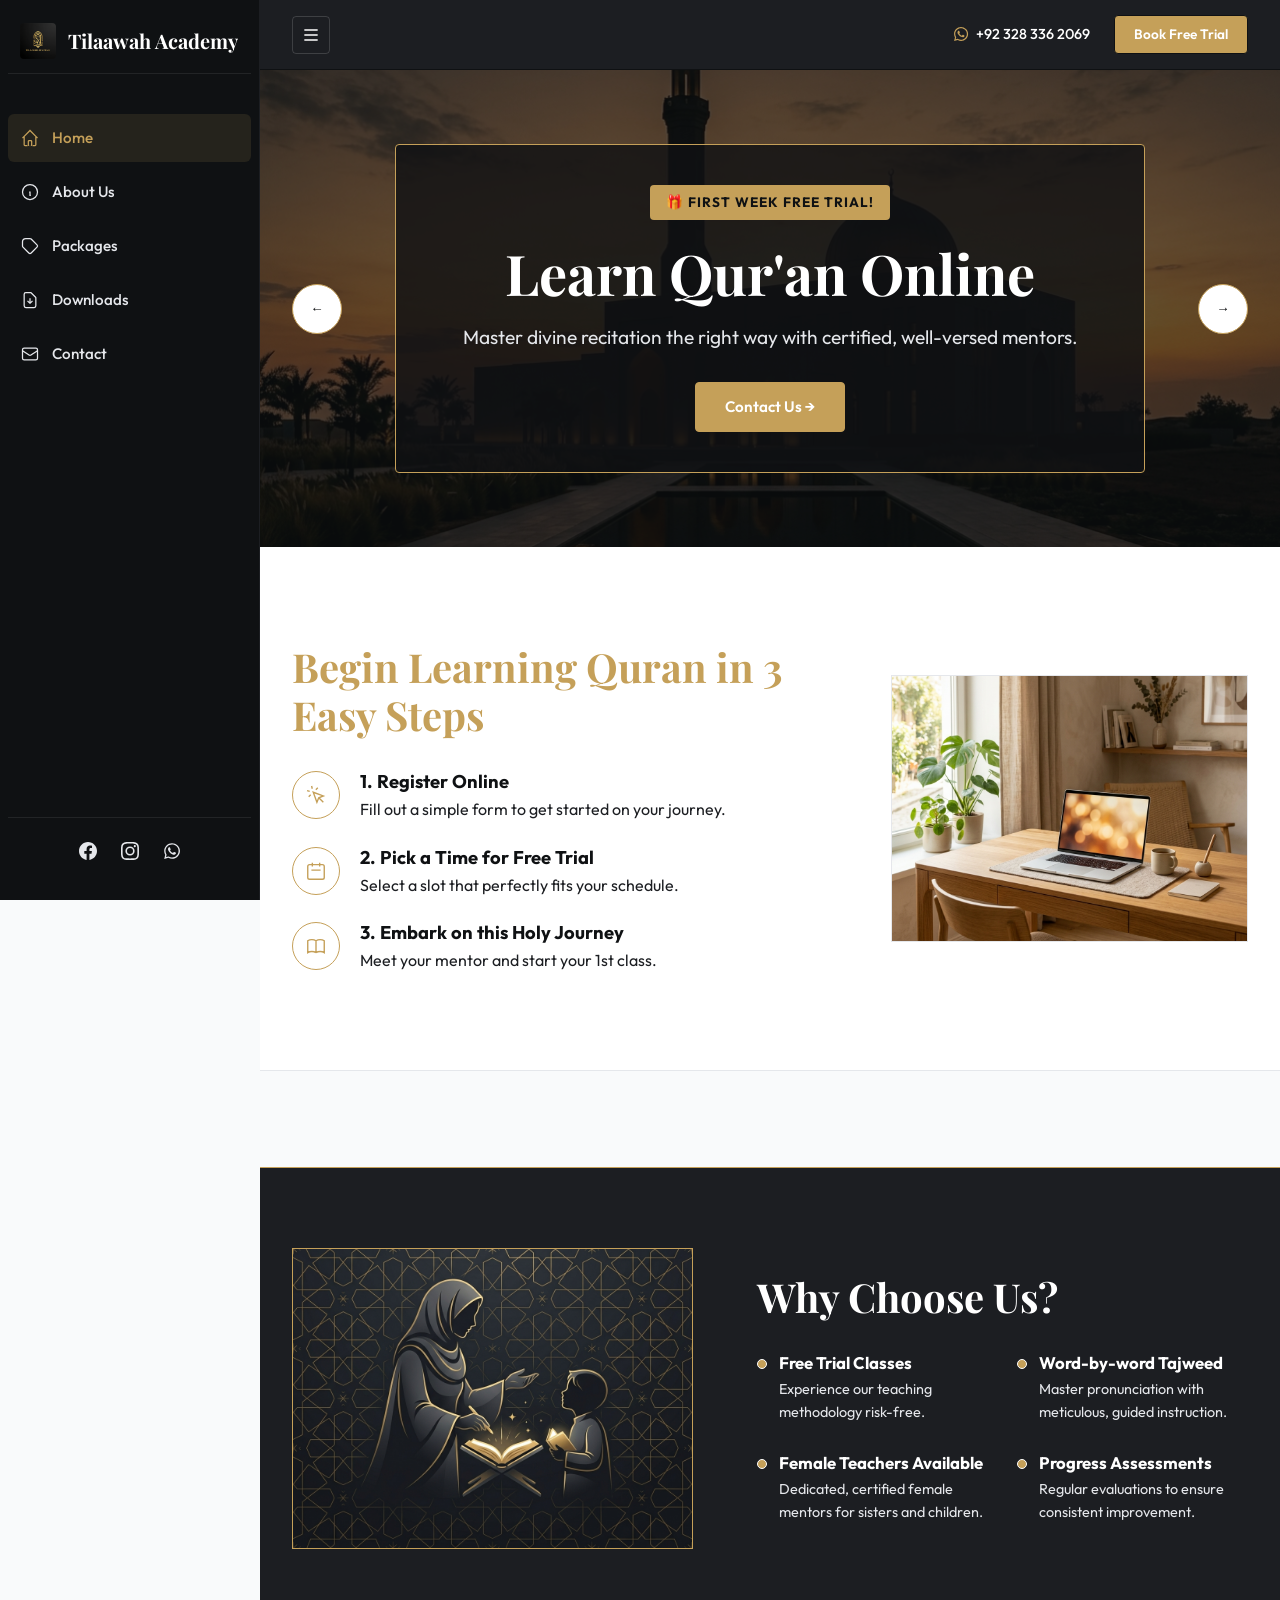
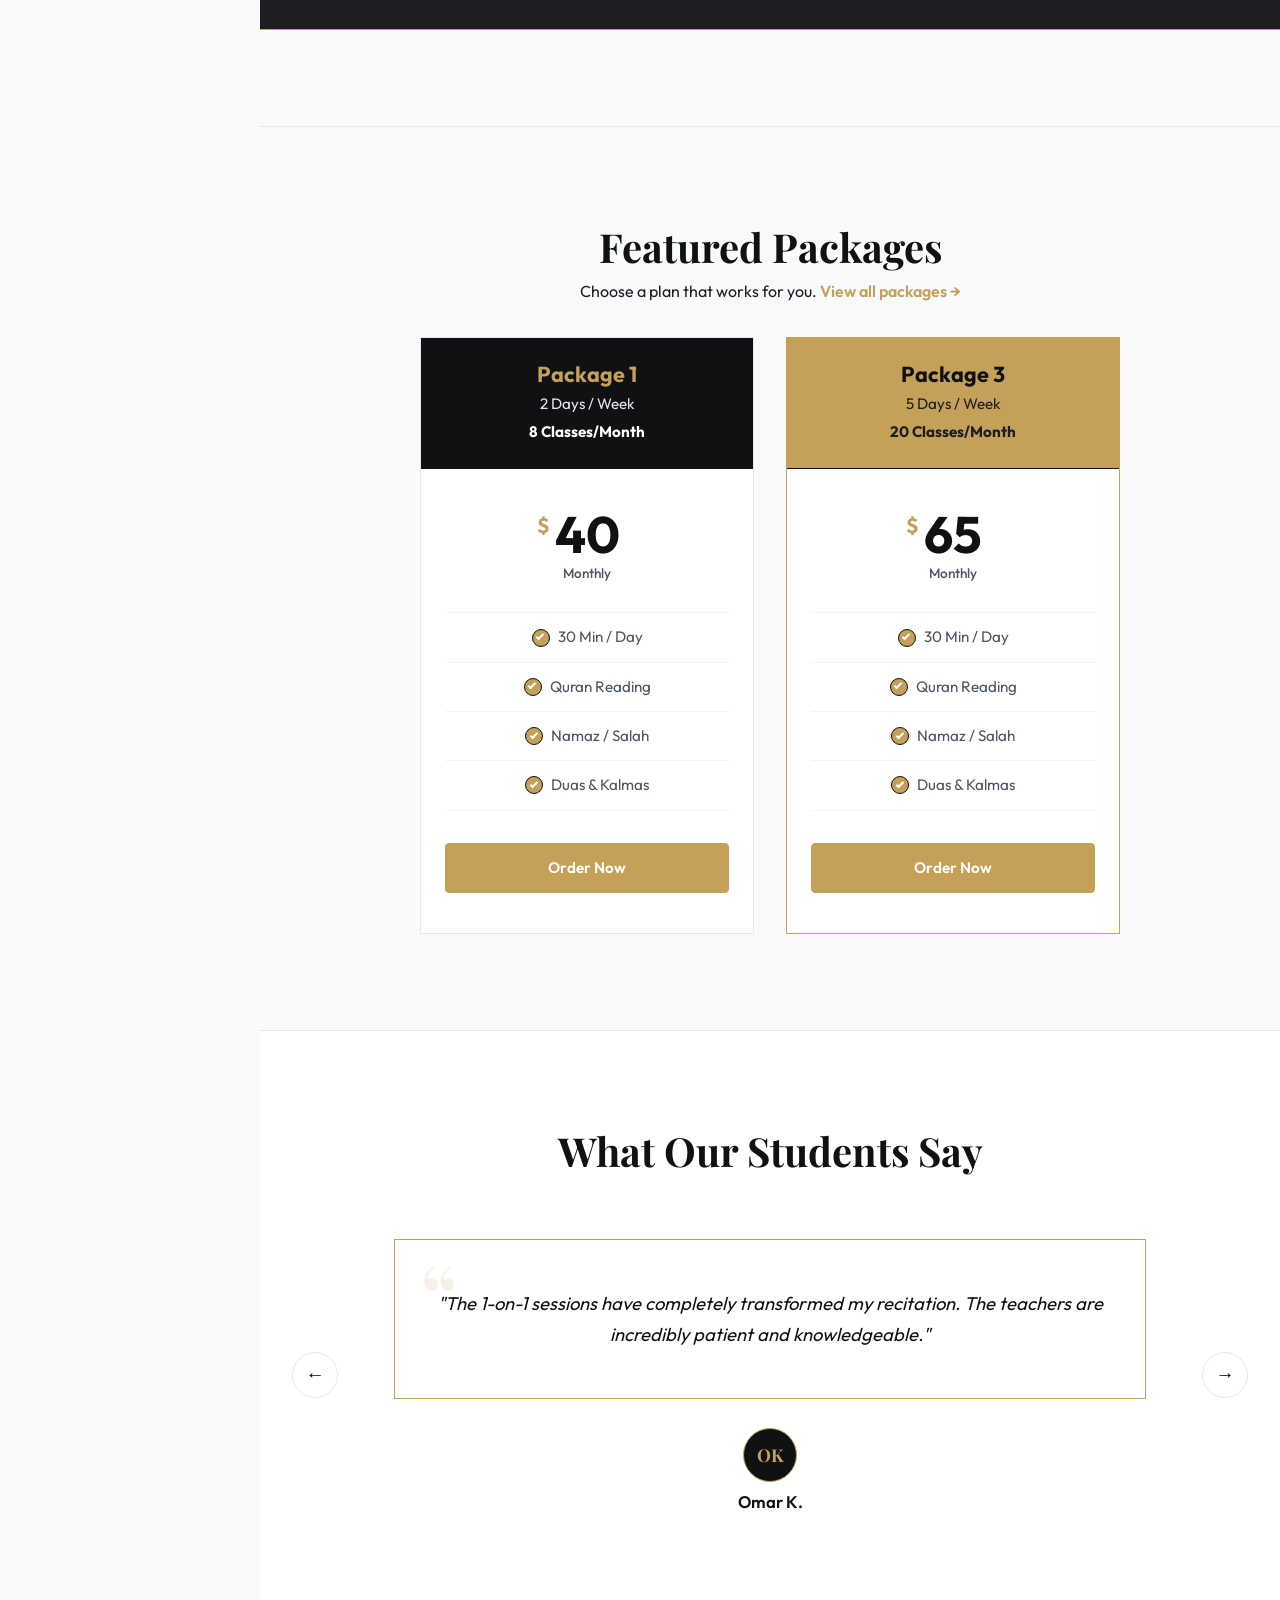
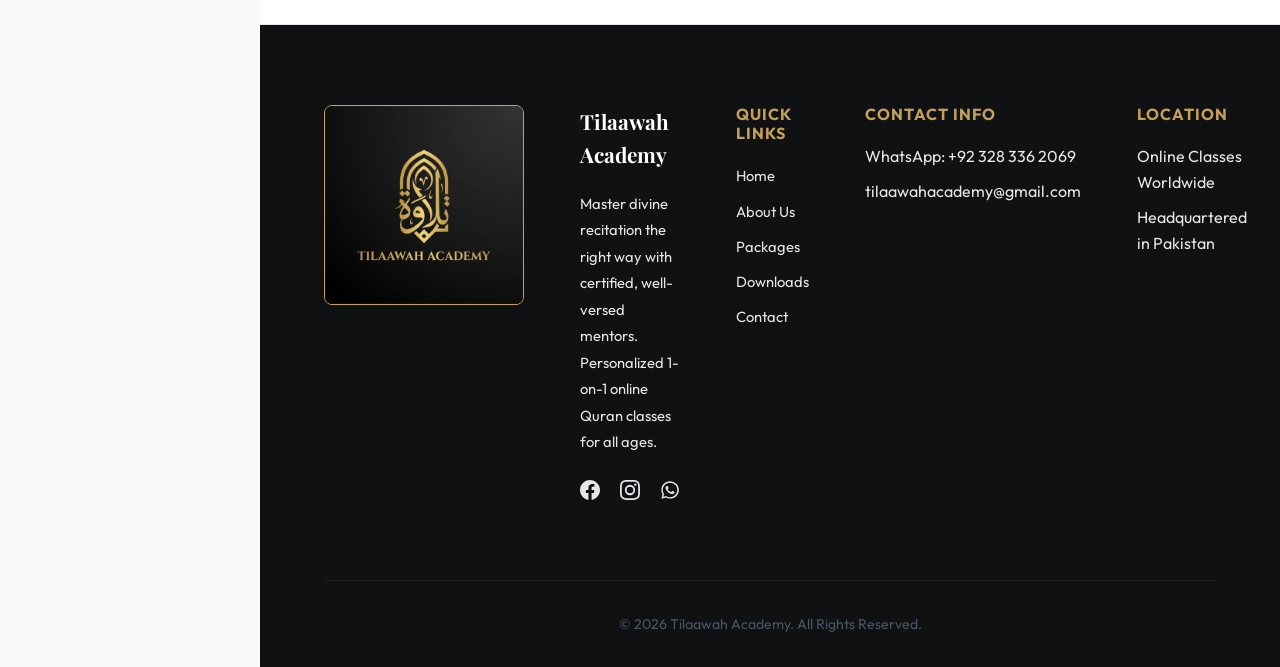
==== index.html @ 5dde0d1a "feat: complete Tilaawah Academy website with polished UI and assets" ====
<!DOCTYPE html>
<html lang="en">

<head>
    <meta charset="UTF-8">
    <meta name="viewport" content="width=device-width, initial-scale=1.0">
    <title>Tilaawah Academy | Online Quran Education</title>
    <meta name="description" content="Master divine recitation the right way with certified, well-versed mentors at Tilaawah Academy. Personalized 1-on-1 online Quran classes.">
    <link rel="stylesheet" href="css/styles.css">
</head>

<body>

    <!-- Sidebar Navigation -->
    <aside class="sidebar">
        <div class="sidebar-brand">
            <a href="index.html" class="sidebar-logo">
                <img src="assets/images/tilaawah_logo.png" alt="Tilaawah Academy Logo" style="height: 36px; width: 36px; border-radius: 4px; object-fit: cover;">
                <span>Tilaawah Academy</span>
            </a>
        </div>
        <nav class="sidebar-nav">
            <a href="index.html" class="active" data-tooltip="Home">
                <svg viewBox="0 0 24 24" fill="none" stroke="currentColor" stroke-width="1.5"><path d="M3 12l2-2m0 0l7-7 7 7M5 10v10a1 1 0 001 1h3m10-11l2 2m-2-2v10a1 1 0 01-1 1h-3m-4 0a1 1 0 01-1-1v-4a1 1 0 011-1h2a1 1 0 011 1v4a1 1 0 01-1 1" /></svg>
                <span>Home</span>
            </a>
            <a href="about.html" data-tooltip="About Us">
                <svg viewBox="0 0 24 24" fill="none" stroke="currentColor" stroke-width="1.5"><path d="M13 16h-1v-4h-1m1-4h.01M21 12a9 9 0 11-18 0 9 9 0 0118 0z" /></svg>
                <span>About Us</span>
            </a>
            <a href="packages.html" data-tooltip="Packages">
                <svg viewBox="0 0 24 24" fill="none" stroke="currentColor" stroke-width="1.5"><path d="M7 7h.01M7 3h5c.512 0 1.024.195 1.414.586l7 7a2 2 0 010 2.828l-7 7a2 2 0 01-2.828 0l-7-7A2 2 0 013 12V7a4 4 0 014-4z" /></svg>
                <span>Packages</span>
            </a>
            <a href="downloads.html" data-tooltip="Downloads">
                <svg viewBox="0 0 24 24" fill="none" stroke="currentColor" stroke-width="1.5"><path d="M12 10v6m0 0l-3-3m3 3l3-3m2 8H7a2 2 0 01-2-2V5a2 2 0 012-2h5.586a1 1 0 01.707.293l5.414 5.414a1 1 0 01.293.707V19a2 2 0 01-2 2z" /></svg>
                <span>Downloads</span>
            </a>
            <a href="contact.html" data-tooltip="Contact">
                <svg viewBox="0 0 24 24" fill="none" stroke="currentColor" stroke-width="1.5"><path d="M3 8l7.89 5.26a2 2 0 002.22 0L21 8M5 19h14a2 2 0 002-2V7a2 2 0 00-2-2H5a2 2 0 00-2 2v10a2 2 0 002 2z" /></svg>
                <span>Contact</span>
            </a>
        </nav>
        
        <div class="sidebar-social">
            <a href="https://www.facebook.com/tilaawahacademy/" target="_blank" aria-label="Facebook">
                <svg viewBox="0 0 24 24" fill="currentColor">
                    <path d="M24 12.073c0-6.627-5.373-12-12-12s-12 5.373-12 12c0 5.99 4.388 10.954 10.125 11.854v-8.385H7.078v-3.47h3.047V9.43c0-3.007 1.792-4.669 4.533-4.669 1.312 0 2.686.235 2.686.235v2.953H15.83c-1.491 0-1.956.925-1.956 1.874v2.25h3.328l-.532 3.47h-2.796v8.385C19.612 23.027 24 18.062 24 12.073z"/>
                </svg>
            </a>
            <a href="https://www.instagram.com/tilaawahacademy/" target="_blank" aria-label="Instagram">
                <svg viewBox="0 0 24 24" fill="currentColor">
                    <path d="M12 2.163c3.204 0 3.584.012 4.85.07 3.252.148 4.771 1.691 4.919 4.919.058 1.265.069 1.645.069 4.849 0 3.205-.012 3.584-.069 4.849-.149 3.225-1.664 4.771-4.919 4.919-1.266.058-1.644.07-4.85.07-3.204 0-3.584-.012-4.849-.07-3.26-.149-4.771-1.699-4.919-4.92-.058-1.265-.07-1.644-.07-4.849 0-3.204.013-3.583.07-4.849.149-3.227 1.664-4.771 4.919-4.919 1.266-.057 1.645-.069 4.849-.069zM12 0C8.741 0 8.333.014 7.053.072 2.695.272.273 2.69.073 7.051.014 8.333 0 8.741 0 12c0 3.259.014 3.668.072 4.948.2 4.358 2.618 6.78 6.98 6.98 1.281.058 1.689.072 4.948.072 3.259 0 3.668-.014 4.948-.072 4.354-.2 6.782-2.618 6.979-6.98.059-1.28.073-1.689.073-4.948 0-3.259-.014-3.667-.072-4.947-.196-4.354-2.617-6.78-6.979-6.98C15.668.014 15.259 0 12 0zm0 5.838a6.162 6.162 0 100 12.324 6.162 6.162 0 000-12.324zM12 16a4 4 0 110-8 4 4 0 010 8zm6.406-11.845a1.44 1.44 0 100 2.881 1.44 1.44 0 000-2.881z"/>
                </svg>
            </a>
            <a href="https://wa.me/923283362069" target="_blank" aria-label="WhatsApp">
                <svg viewBox="0 0 448 512" fill="currentColor">
                    <path d="M380.9 97.1C339 55.1 283.2 32 223.9 32c-122.4 0-222 99.6-222 222 0 39.1 10.2 77.3 29.6 111L3 480l117.7-30.9c32.4 17.7 68.9 27 106.1 27h.1c122.3 0 224.1-99.6 224.1-222 0-59.3-25.2-115-67.1-157zm-157 341.6c-33.2 0-65.7-8.9-94-25.7l-6.7-4-69.8 18.3 18.7-68.1-4.4-7c-18.5-29.4-28.2-63.3-28.2-98.2 0-101.7 82.8-184.5 184.6-184.5 49.3 0 95.6 19.2 130.4 54.1 34.8 34.9 56.2 81.2 56.1 130.5 0 101.8-84.9 184.6-186.6 184.6zm101.2-138.2c-5.5-2.8-32.8-16.2-37.9-18-5.1-1.9-8.8-2.8-12.5 2.8-3.7 5.6-14.3 18-17.6 21.8-3.2 3.7-6.5 4.2-12 1.4-32.6-16.3-54-29.1-75.5-66-5.7-9.8 5.7-9.1 16.3-30.3 1.8-3.7.9-6.9-.5-9.7-1.4-2.8-12.5-30.1-17.1-41.2-4.5-10.8-9.1-9.3-12.5-9.5-3.2-.2-6.9-.2-10.6-.2-3.7 0-9.7 1.4-14.8 6.9-5.1 5.6-19.4 19-19.4 46.3 0 27.3 19.9 53.7 22.6 57.4 2.8 3.7 39.1 59.7 94.8 83.8 35.2 15.2 49 16.5 66.6 13.9 10.7-1.6 32.8-13.4 37.4-26.4 4.6-13 4.6-24.1 3.2-26.4-1.3-2.5-5-3.9-10.5-6.6z"/>
                </svg>
            </a>
        </div>

    </aside>

    <!-- Main Content -->
    <div class="main-content">

        <!-- Sticky Top Header -->
        <header class="top-header">
            <div class="top-header-left">
                <button class="top-header-toggle-btn" aria-label="Toggle Sidebar">
                    <svg viewBox="0 0 24 24" fill="none" stroke="currentColor" stroke-width="2">
                        <path d="M4 6h16M4 12h16M4 18h16" />
                    </svg>
                </button>
                <a href="index.html" class="top-header-logo">
                    <img src="assets/images/tilaawah_logo.png" alt="Tilaawah Academy Logo" style="height: 32px; width: 32px; border-radius: 4px; object-fit: cover;">
                    <span>Tilaawah Academy</span>
                </a>
            </div>
            <div class="top-header-right">
                <div class="top-header-contact">
                    <a href="https://wa.me/923283362069" target="_blank">
                        <svg viewBox="0 0 448 512" fill="currentColor">
                            <path d="M380.9 97.1C339 55.1 283.2 32 223.9 32c-122.4 0-222 99.6-222 222 0 39.1 10.2 77.3 29.6 111L3 480l117.7-30.9c32.4 17.7 68.9 27 106.1 27h.1c122.3 0 224.1-99.6 224.1-222 0-59.3-25.2-115-67.1-157zm-157 341.6c-33.2 0-65.7-8.9-94-25.7l-6.7-4-69.8 18.3 18.7-68.1-4.4-7c-18.5-29.4-28.2-63.3-28.2-98.2 0-101.7 82.8-184.5 184.6-184.5 49.3 0 95.6 19.2 130.4 54.1 34.8 34.9 56.2 81.2 56.1 130.5 0 101.8-84.9 184.6-186.6 184.6zm101.2-138.2c-5.5-2.8-32.8-16.2-37.9-18-5.1-1.9-8.8-2.8-12.5 2.8-3.7 5.6-14.3 18-17.6 21.8-3.2 3.7-6.5 4.2-12 1.4-32.6-16.3-54-29.1-75.5-66-5.7-9.8 5.7-9.1 16.3-30.3 1.8-3.7.9-6.9-.5-9.7-1.4-2.8-12.5-30.1-17.1-41.2-4.5-10.8-9.1-9.3-12.5-9.5-3.2-.2-6.9-.2-10.6-.2-3.7 0-9.7 1.4-14.8 6.9-5.1 5.6-19.4 19-19.4 46.3 0 27.3 19.9 53.7 22.6 57.4 2.8 3.7 39.1 59.7 94.8 83.8 35.2 15.2 49 16.5 66.6 13.9 10.7-1.6 32.8-13.4 37.4-26.4 4.6-13 4.6-24.1 3.2-26.4-1.3-2.5-5-3.9-10.5-6.6z"/>
                        </svg>
                        <span>+92 328 336 2069</span>
                    </a>
                </div>
                <a href="contact.html" class="top-header-btn">Book Free Trial</a>
            </div>
        </header>

        <!-- Hero Slider -->
        <section class="hero-slider">
            <div class="hero-slide active">
                <img src="assets/images/hero_slide_1.png" class="hero-slide-bg" alt="Interactive Quran Recitation">
                <div class="hero-slide-content">
                    <div class="hero-badge">&#127873; First Week Free Trial!</div>
                    <h1>Learn Qur'an Online</h1>
                    <p>Master divine recitation the right way with certified, well-versed mentors.</p>
                    <a href="contact.html" class="swiss-btn-gold">Contact Us &rarr;</a>
                </div>
            </div>
            <div class="hero-slide">
                <img src="assets/images/hero_slide_2.png" class="hero-slide-bg" alt="Word-by-Word Tajweed Course">
                <div class="hero-slide-content">
                    <h1>Word-by-Word Tajweed</h1>
                    <p>Personalized 1-on-1 sessions tailored to your pace and level of expertise.</p>
                    <a href="packages.html" class="swiss-btn-gold">View Packages &rarr;</a>
                </div>
            </div>
            <div class="hero-slide">
                <img src="assets/images/hero_slide_3.png" class="hero-slide-bg" alt="Flexible Scheduling Platform">
                <div class="hero-slide-content">
                    <h1>Flexible Scheduling</h1>
                    <p>Classes available 7 days a week. Learn at a time that suits you best.</p>
                    <a href="about.html" class="swiss-btn-gold">Learn More &rarr;</a>
                </div>
            </div>
            
            <!-- Left & Right Arrow Controls -->
            <button class="slider-arrow slider-arrow-left" aria-label="Previous Slide">&larr;</button>
            <button class="slider-arrow slider-arrow-right" aria-label="Next Slide">&rarr;</button>
        </section>

        <!-- 3-Step Process -->
        <section class="steps-section" id="courses">
            <div class="container steps-container">
                <div class="steps-content">
                    <h2 class="section-title gold-text">Begin Learning Quran in 3 Easy Steps</h2>
                    <ul class="steps-list">
                        <li>
                            <div class="step-icon">
                                <svg viewBox="0 0 24 24" fill="none" stroke="currentColor" stroke-width="1.5">
                                    <path d="M15 15l-2 5L9 9l11 4-5 2zm0 0l5 5M7.188 2.239l.777 2.897M5.136 7.965l-2.898-.777M13.95 4.05l-2.122 2.122m-5.657 5.656l-2.12 2.122" />
                                </svg>
                            </div>
                            <div class="step-text">
                                <h3>1. Register Online</h3>
                                <p>Fill out a simple form to get started on your journey.</p>
                            </div>
                        </li>
                        <li>
                            <div class="step-icon">
                                <svg viewBox="0 0 24 24" fill="none" stroke="currentColor" stroke-width="1.5">
                                    <path d="M8 7V3m8 4V3m-9 8h10M5 21h14a2 2 0 002-2V7a2 2 0 00-2-2H5a2 2 0 00-2 2v12a2 2 0 002 2z" />
                                </svg>
                            </div>
                            <div class="step-text">
                                <h3>2. Pick a Time for Free Trial</h3>
                                <p>Select a slot that perfectly fits your schedule.</p>
                            </div>
                        </li>
                        <li>
                            <div class="step-icon">
                                <svg viewBox="0 0 24 24" fill="none" stroke="currentColor" stroke-width="1.5">
                                    <path d="M12 6.253v13m0-13C10.832 5.477 9.246 5 7.5 5S4.168 5.477 3 6.253v13C4.168 18.477 5.754 18 7.5 18s3.332.477 4.5 1.253m0-13C13.168 5.477 14.754 5 16.5 5c1.747 0 3.332.477 4.5 1.253v13C19.832 18.477 18.247 18 16.5 18c-1.746 0-3.332.477-4.5 1.253" />
                                </svg>
                            </div>
                            <div class="step-text">
                                <h3>3. Embark on this Holy Journey</h3>
                                <p>Meet your mentor and start your 1st class.</p>
                            </div>
                        </li>
                    </ul>
                </div>
                <div class="steps-image">
                    <img src="assets/images/interactive_room.png" class="swiss-card" style="aspect-ratio: 4 / 3; object-fit: cover; width: 100%; display: block;" alt="Interactive Learning Room">
                </div>
            </div>
        </section>

        <!-- Why Choose Us -->
        <section class="why-us-section" id="why-us">
            <div class="why-us-bg-block">
                <div class="container why-us-container">
                    <div class="why-us-image">
                        <img src="assets/images/mentorship_profile.png" class="swiss-card-gold" style="aspect-ratio: 4 / 3; object-fit: cover; width: 100%; display: block;" alt="Certified Mentorship Profile">
                    </div>
                    <div class="why-us-content">
                        <h2 class="section-title">Why Choose Us?</h2>
                        <ul class="benefit-list">
                            <li>
                                <i class="gold-bullet"></i>
                                <div>
                                    <h4>Free Trial Classes</h4>
                                    <p>Experience our teaching methodology risk-free.</p>
                                </div>
                            </li>
                            <li>
                                <i class="gold-bullet"></i>
                                <div>
                                    <h4>Word-by-word Tajweed</h4>
                                    <p>Master pronunciation with meticulous, guided instruction.</p>
                                </div>
                            </li>
                            <li>
                                <i class="gold-bullet"></i>
                                <div>
                                    <h4>Female Teachers Available</h4>
                                    <p>Dedicated, certified female mentors for sisters and children.</p>
                                </div>
                            </li>
                            <li>
                                <i class="gold-bullet"></i>
                                <div>
                                    <h4>Progress Assessments</h4>
                                    <p>Regular evaluations to ensure consistent improvement.</p>
                                </div>
                            </li>
                        </ul>
                    </div>
                </div>
            </div>
        </section>

        <!-- Featured Packages (2 cards) -->
        <section class="pricing-section" id="pricing">
            <div class="container">
                <h2 class="section-title center-text">Featured Packages</h2>
                <p class="center-text" style="margin-bottom: 2rem; margin-top: -1rem;">Choose a plan that works for you. <a href="packages.html" style="color: var(--clr-gold); font-weight: 600;">View all packages &rarr;</a></p>
                <div class="pricing-grid" style="grid-template-columns: repeat(2, 1fr); max-width: 700px; margin: 0 auto;">

                    <!-- Package 1 -->
                    <div class="pricing-card swiss-card">
                        <div class="pricing-header">
                            <h3>Package 1</h3>
                            <p>2 Days / Week</p>
                            <p class="pricing-classes">8 Classes/Month</p>
                        </div>
                        <div class="pricing-body">
                            <div class="pricing-price">
                                <span class="currency">$</span>40
                                <div class="pricing-period">Monthly</div>
                            </div>
                            <ul class="pricing-features">
                                <li><i class="check-icon"></i> 30 Min / Day</li>
                                <li><i class="check-icon"></i> Quran Reading</li>
                                <li><i class="check-icon"></i> Namaz / Salah</li>
                                <li><i class="check-icon"></i> Duas &amp; Kalmas</li>
                            </ul>
                            <a href="contact.html" class="swiss-btn-gold pricing-btn">Order Now</a>
                        </div>
                    </div>

                    <!-- Package 3 (Popular) -->
                    <div class="pricing-card swiss-card featured-card">
                        <div class="ribbon-wrapper">
                            <div class="ribbon">POPULAR</div>
                        </div>
                        <div class="pricing-header">
                            <h3>Package 3</h3>
                            <p>5 Days / Week</p>
                            <p class="pricing-classes">20 Classes/Month</p>
                        </div>
                        <div class="pricing-body">
                            <div class="pricing-price">
                                <span class="currency">$</span>65
                                <div class="pricing-period">Monthly</div>
                            </div>
                            <ul class="pricing-features">
                                <li><i class="check-icon"></i> 30 Min / Day</li>
                                <li><i class="check-icon"></i> Quran Reading</li>
                                <li><i class="check-icon"></i> Namaz / Salah</li>
                                <li><i class="check-icon"></i> Duas &amp; Kalmas</li>
                            </ul>
                            <a href="contact.html" class="swiss-btn-gold pricing-btn">Order Now</a>
                        </div>
                    </div>

                </div>
            </div>
        </section>

        <!-- Testimonials -->
        <section class="testimonials-section">
            <div class="container">
                <h2 class="section-title center-text">What Our Students Say</h2>
                <div class="carousel-container">
                    <button class="carousel-btn prev-btn" aria-label="Previous">&larr;</button>
                    <div class="carousel-track-wrapper">
                        <div class="carousel-track" id="testimonial-track">
                            <div class="testimonial-card">
                                <div class="quote-box swiss-card-gold">
                                    <p>"The 1-on-1 sessions have completely transformed my recitation. The teachers are incredibly patient and knowledgeable."</p>
                                </div>
                                <div class="testimonial-avatar">OK</div>
                                <h4 class="reviewer-name">Omar K.</h4>
                            </div>
                            <div class="testimonial-card">
                                <div class="quote-box swiss-card-gold">
                                    <p>"My children look forward to their classes every week. The female instructors are wonderful and very engaging."</p>
                                </div>
                                <div class="testimonial-avatar">AM</div>
                                <h4 class="reviewer-name">Aisha M. (Parent)</h4>
                            </div>
                            <div class="testimonial-card">
                                <div class="quote-box swiss-card-gold">
                                    <p>"Finding a reliable platform for learning Tajweed was hard until I found Tilaawah. The structured approach works perfectly for me."</p>
                                </div>
                                <div class="testimonial-avatar">ZH</div>
                                <h4 class="reviewer-name">Zayd H.</h4>
                            </div>
                        </div>
                    </div>
                    <button class="carousel-btn next-btn" aria-label="Next">&rarr;</button>
                </div>
            </div>
        </section>



        <!-- Footer -->
        <footer class="site-footer">
            <div class="container">
                <div class="footer-grid">
                    <div class="footer-col footer-logo-col">
                        <img src="assets/images/tilaawah_logo.png" alt="Tilaawah Academy Logo" class="footer-large-logo">
                    </div>
                    <div class="footer-col">
                        <div class="footer-brand">
                            Tilaawah Academy
                        </div>
                        <p style="margin-bottom: 1.5rem;">Master divine recitation the right way with certified, well-versed mentors. Personalized 1-on-1 online Quran classes for all ages.</p>
                        <div class="sidebar-social" style="flex-direction: row; border-top: none; padding-top: 0; justify-content: flex-start; gap: 1.25rem;">
                            <a href="https://www.facebook.com/tilaawahacademy/" target="_blank" aria-label="Facebook">
                                <svg viewBox="0 0 24 24" fill="currentColor" style="width: 20px; height: 20px;">
                                    <path d="M24 12.073c0-6.627-5.373-12-12-12s-12 5.373-12 12c0 5.99 4.388 10.954 10.125 11.854v-8.385H7.078v-3.47h3.047V9.43c0-3.007 1.792-4.669 4.533-4.669 1.312 0 2.686.235 2.686.235v2.953H15.83c-1.491 0-1.956.925-1.956 1.874v2.25h3.328l-.532 3.47h-2.796v8.385C19.612 23.027 24 18.062 24 12.073z"/>
                                </svg>
                            </a>
                            <a href="https://www.instagram.com/tilaawahacademy/" target="_blank" aria-label="Instagram">
                                <svg viewBox="0 0 24 24" fill="currentColor" style="width: 20px; height: 20px;">
                                    <path d="M12 2.163c3.204 0 3.584.012 4.85.07 3.252.148 4.771 1.691 4.919 4.919.058 1.265.069 1.645.069 4.849 0 3.205-.012 3.584-.069 4.849-.149 3.225-1.664 4.771-4.919 4.919-1.266.058-1.644.07-4.85.07-3.204 0-3.584-.012-4.849-.07-3.26-.149-4.771-1.699-4.919-4.92-.058-1.265-.07-1.644-.07-4.849 0-3.204.013-3.583.07-4.849.149-3.227 1.664-4.771 4.919-4.919 1.266-.057 1.645-.069 4.849-.069zM12 0C8.741 0 8.333.014 7.053.072 2.695.272.273 2.69.073 7.051.014 8.333 0 8.741 0 12c0 3.259.014 3.668.072 4.948.2 4.358 2.618 6.78 6.98 6.98 1.281.058 1.689.072 4.948.072 3.259 0 3.668-.014 4.948-.072 4.354-.2 6.782-2.618 6.979-6.98.059-1.28.073-1.689.073-4.948 0-3.259-.014-3.667-.072-4.947-.196-4.354-2.617-6.78-6.979-6.98C15.668.014 15.259 0 12 0zm0 5.838a6.162 6.162 0 100 12.324 6.162 6.162 0 000-12.324zM12 16a4 4 0 110-8 4 4 0 010 8zm6.406-11.845a1.44 1.44 0 100 2.881 1.44 1.44 0 000-2.881z"/>
                                </svg>
                            </a>
                            <a href="https://wa.me/923283362069" target="_blank" aria-label="WhatsApp">
                                <svg viewBox="0 0 448 512" fill="currentColor" style="width: 20px; height: 20px;">
                                    <path d="M380.9 97.1C339 55.1 283.2 32 223.9 32c-122.4 0-222 99.6-222 222 0 39.1 10.2 77.3 29.6 111L3 480l117.7-30.9c32.4 17.7 68.9 27 106.1 27h.1c122.3 0 224.1-99.6 224.1-222 0-59.3-25.2-115-67.1-157zm-157 341.6c-33.2 0-65.7-8.9-94-25.7l-6.7-4-69.8 18.3 18.7-68.1-4.4-7c-18.5-29.4-28.2-63.3-28.2-98.2 0-101.7 82.8-184.5 184.6-184.5 49.3 0 95.6 19.2 130.4 54.1 34.8 34.9 56.2 81.2 56.1 130.5 0 101.8-84.9 184.6-186.6 184.6zm101.2-138.2c-5.5-2.8-32.8-16.2-37.9-18-5.1-1.9-8.8-2.8-12.5 2.8-3.7 5.6-14.3 18-17.6 21.8-3.2 3.7-6.5 4.2-12 1.4-32.6-16.3-54-29.1-75.5-66-5.7-9.8 5.7-9.1 16.3-30.3 1.8-3.7.9-6.9-.5-9.7-1.4-2.8-12.5-30.1-17.1-41.2-4.5-10.8-9.1-9.3-12.5-9.5-3.2-.2-6.9-.2-10.6-.2-3.7 0-9.7 1.4-14.8 6.9-5.1 5.6-19.4 19-19.4 46.3 0 27.3 19.9 53.7 22.6 57.4 2.8 3.7 39.1 59.7 94.8 83.8 35.2 15.2 49 16.5 66.6 13.9 10.7-1.6 32.8-13.4 37.4-26.4 4.6-13 4.6-24.1 3.2-26.4-1.3-2.5-5-3.9-10.5-6.6z"/>
                                </svg>
                            </a>
                        </div>
                    </div>
                    <div class="footer-col">
                        <h4>Quick Links</h4>
                        <ul>
                            <li><a href="index.html">Home</a></li>
                            <li><a href="about.html">About Us</a></li>
                            <li><a href="packages.html">Packages</a></li>
                            <li><a href="downloads.html">Downloads</a></li>
                            <li><a href="contact.html">Contact</a></li>
                        </ul>
                    </div>
                    <div class="footer-col">
                        <h4>Contact Info</h4>
                        <ul>
                            <li>WhatsApp: +92 328 336 2069</li>
                            <li>tilaawahacademy@gmail.com</li>
                        </ul>
                    </div>
                    <div class="footer-col">
                        <h4>Location</h4>
                        <ul>
                            <li>Online Classes Worldwide</li>
                            <li>Headquartered in Pakistan</li>
                        </ul>
                    </div>
                </div>
                <div class="footer-bottom">
                    <p>&copy; 2026 Tilaawah Academy. All Rights Reserved.</p>
                </div>
            </div>
        </footer>

    </div>

    <script src="js/script.js"></script>
</body>

</html>
---- css/styles.css ----
/* ==========================================================================
   Tilaawah Academy - Premium Swiss Minimalist / Neobrutalist Stylesheet
   ========================================================================== */

/* --- CSS Variables & Imports --- */
@import url('https://fonts.googleapis.com/css2?family=Outfit:wght@300;400;500;600;700&family=Playfair+Display:ital,wght@0,400;0,600;0,700;1,400&display=swap');

:root {
    --clr-black: #0F1113;
    --clr-charcoal: #1C1E22;
    --clr-gold: #C5A059;
    --clr-gold-light: #DFBD7A;
    --clr-gold-dark: #A58038;
    --clr-white: #FFFFFF;
    --clr-off-white: #F9FAFB;
    --clr-gray-100: #F3F4F6;
    --clr-gray-300: #E5E7EB;
    --clr-gray-600: #4B5563;

    --font-primary: 'Outfit', sans-serif;
    --font-heading: 'Playfair Display', serif;

    --sidebar-width-collapsed: 70px;
    --sidebar-width-expanded: 260px;
    --current-sidebar-width: var(--sidebar-width-collapsed);
    --transition: all 0.25s cubic-bezier(0.4, 0, 0.2, 1);
}

body.sidebar-expanded {
    --current-sidebar-width: var(--sidebar-width-expanded);
}

/* --- Reset --- */
*, *::before, *::after {
    box-sizing: border-box;
    margin: 0;
    padding: 0;
}

html { 
    scroll-behavior: smooth; 
}

body {
    font-family: var(--font-primary);
    color: var(--clr-charcoal);
    background-color: var(--clr-off-white);
    line-height: 1.6;
    overflow-x: hidden;
}

h1, h2, h3, h4, h5, h6 {
    font-family: var(--font-heading);
    color: var(--clr-black);
    line-height: 1.2;
    font-weight: 700;
}

a { 
    text-decoration: none; 
    color: inherit; 
    transition: var(--transition); 
}

ul { 
    list-style: none; 
}

/* --- Grid & Layout Container --- */
.container {
    max-width: 1200px;
    margin: 0 auto;
    padding: 0 2rem;
}

.section-title {
    font-size: 2.5rem;
    margin-bottom: 1.5rem;
    font-weight: 700;
}

.center-text { text-align: center; }
.gold-text { color: var(--clr-gold); }


/* ==========================================================================
   NEOBRUTALIST SWISS UI TOKENS
   ========================================================================== */
.swiss-card {
    background: var(--clr-white);
    border: 1px solid var(--clr-gray-300);
    transition: var(--transition);
}

.swiss-card:hover {
    border-color: var(--clr-gold);
}

.swiss-card-gold {
    background: var(--clr-white);
    border: 1px solid var(--clr-gold);
    transition: var(--transition);
}

.swiss-card-gold:hover {
    border-color: var(--clr-black);
}

.swiss-btn {
    display: inline-flex;
    align-items: center;
    justify-content: center;
    gap: 0.5rem;
    padding: 0.75rem 1.8rem;
    font-family: var(--font-primary);
    font-weight: 600;
    font-size: 0.95rem;
    cursor: pointer;
    border: 1px solid var(--clr-black);
    border-radius: 4px;
    background-color: var(--clr-white);
    color: var(--clr-black);
    transition: var(--transition);
}

.swiss-btn:hover {
    background-color: var(--clr-black);
    color: var(--clr-white);
}

.swiss-btn:active {
    transform: scale(0.98);
}

.swiss-btn-gold {
    display: inline-flex;
    align-items: center;
    justify-content: center;
    gap: 0.5rem;
    padding: 0.75rem 1.8rem;
    font-family: var(--font-primary);
    font-weight: 600;
    font-size: 0.95rem;
    cursor: pointer;
    background-color: var(--clr-gold);
    color: var(--clr-white);
    border: 1px solid var(--clr-gold);
    border-radius: 4px;
    transition: var(--transition);
}

.swiss-btn-gold:hover {
    background-color: var(--clr-gold-dark);
    border-color: var(--clr-gold-dark);
}

.swiss-btn-gold:active {
    transform: scale(0.98);
}


/* ==========================================================================
   IMAGE PLACEHOLDERS (Strictly no <img> elements)
   ========================================================================== */
.image-placeholder {
    width: 100%;
    background-color: var(--clr-charcoal);
    border: 1px solid var(--clr-black);
    display: flex;
    flex-direction: column;
    align-items: center;
    justify-content: center;
    padding: 2.5rem 1.5rem;
    text-align: center;
    color: var(--clr-white);
    position: relative;
    overflow: hidden;
}

.image-placeholder::before {
    content: "";
    position: absolute;
    top: 0; left: 0; right: 0; bottom: 0;
    background-image: radial-gradient(rgba(255, 255, 255, 0.05) 1.2px, transparent 1.2px);
    background-size: 20px 20px;
    pointer-events: none;
}

.image-placeholder-icon {
    width: 44px;
    height: 44px;
    color: var(--clr-gold);
    margin-bottom: 1rem;
    z-index: 2;
    flex-shrink: 0;
}

.image-placeholder-title {
    font-family: var(--font-heading);
    font-size: 1.15rem;
    font-weight: 600;
    color: var(--clr-white);
    margin-bottom: 0.4rem;
    z-index: 2;
}

.image-placeholder-subtitle {
    font-size: 0.85rem;
    color: var(--clr-gray-300);
    z-index: 2;
    max-width: 85%;
}


/* ==========================================================================
   SIDEBAR NAVIGATION
   ========================================================================== */
.sidebar {
    position: fixed;
    top: 0;
    left: 0;
    width: var(--current-sidebar-width);
    height: 100vh;
    background-color: var(--clr-black);
    color: var(--clr-white);
    display: flex;
    flex-direction: column;
    z-index: 1000;
    padding: 1.5rem 0.5rem;
    overflow-y: auto;
    overflow-x: hidden;
    transition: width 0.3s cubic-bezier(0.4, 0, 0.2, 1);
    border-right: 1px solid var(--clr-charcoal);
}

.sidebar-brand {
    display: flex;
    align-items: center;
    justify-content: space-between;
    margin-bottom: 2.5rem;
    padding-bottom: 1rem;
    padding-left: 0.75rem;
    border-bottom: 1px solid rgba(255,255,255,0.08);
    height: 50px;
    white-space: nowrap;
    position: relative;
}

body:not(.sidebar-expanded) .sidebar-brand {
    justify-content: center;
    padding-left: 0;
}

.sidebar-logo {
    display: flex;
    align-items: center;
    gap: 0.75rem;
    font-family: var(--font-heading);
    font-size: 1.25rem;
    font-weight: 700;
    color: var(--clr-white);
}

.sidebar-logo svg {
    width: 26px;
    height: 26px;
    color: var(--clr-gold);
    flex-shrink: 0;
}

.sidebar-logo span {
    opacity: 0;
    width: 0;
    overflow: hidden;
    transition: opacity 0.2s ease, width 0.2s ease;
}

body.sidebar-expanded .sidebar-logo span {
    opacity: 1;
    width: auto;
}

/* Sidebar collapse/minimize brand-level toggle removed */

/* Collapsed Sidebar Page Tooltips on Hover */
@media (min-width: 993px) {
    body:not(.sidebar-expanded) .sidebar {
        overflow: visible !important;
    }

    body:not(.sidebar-expanded) .sidebar-nav a {
        position: relative;
        overflow: visible !important;
    }

    body:not(.sidebar-expanded) .sidebar-nav a::after {
        content: attr(data-tooltip);
        position: absolute;
        left: calc(100% + 12px);
        top: 50%;
        transform: translateY(-50%) scale(0.9);
        background-color: var(--clr-charcoal);
        color: var(--clr-white);
        border: 1px solid var(--clr-gold);
        font-family: var(--font-primary);
        font-size: 0.85rem;
        font-weight: 600;
        padding: 0.4rem 0.8rem;
        border-radius: 4px;
        pointer-events: none;
        opacity: 0;
        white-space: nowrap;
        transition: opacity 0.2s cubic-bezier(0.4, 0, 0.2, 1), transform 0.2s cubic-bezier(0.4, 0, 0.2, 1);
        z-index: 1010;
    }

    body:not(.sidebar-expanded) .sidebar-nav a:hover::after {
        opacity: 1;
        transform: translateY(-50%) scale(1);
    }
}

.sidebar-nav {
    display: flex;
    flex-direction: column;
    gap: 0.35rem;
    flex-grow: 1;
}

.sidebar-nav a {
    display: flex;
    align-items: center;
    padding: 0.75rem;
    border-radius: 6px;
    color: var(--clr-gray-300);
    font-weight: 500;
    font-size: 0.95rem;
    white-space: nowrap;
    overflow: hidden;
}

.sidebar-nav a:hover,
.sidebar-nav a.active {
    background-color: rgba(197, 160, 89, 0.12);
    color: var(--clr-gold);
}

.sidebar-nav a svg {
    width: 20px;
    height: 20px;
    flex-shrink: 0;
}

.sidebar-nav a span {
    opacity: 0;
    width: 0;
    overflow: hidden;
    margin-left: 0;
    transition: opacity 0.2s ease, width 0.2s ease, margin-left 0.2s ease;
}

body.sidebar-expanded .sidebar-nav a span {
    opacity: 1;
    width: auto;
    margin-left: 0.75rem;
}

.sidebar-social {
    display: flex;
    flex-direction: column;
    align-items: center;
    gap: 1rem;
    padding-top: 1.5rem;
    border-top: 1px solid rgba(255,255,255,0.08);
    margin-top: auto;
    margin-bottom: 1rem;
}

body.sidebar-expanded .sidebar-social {
    flex-direction: row;
    justify-content: center;
    gap: 1.5rem;
}

.sidebar-social a {
    color: var(--clr-gray-300);
    display: flex;
    align-items: center;
    justify-content: center;
}

.sidebar-social a:hover {
    color: var(--clr-gold);
}

.sidebar-social a svg {
    width: 18px;
    height: 18px;
}

/* Sidebar collapse/minimize trigger at bottom removed - now moved to the top brand container */

/* Float mobile overlay button hidden - we use Top Header menu button instead */
.sidebar-toggle {
    display: none !important;
}


/* ==========================================================================
   STICKY TOP HEADER
   ========================================================================== */
.top-header {
    position: sticky;
    top: 0;
    z-index: 900;
    height: 70px;
    background-color: var(--clr-charcoal);
    border-bottom: 1px solid var(--clr-black);
    display: flex;
    align-items: center;
    justify-content: space-between;
    padding: 0 2rem;
}

.top-header-left {
    display: flex;
    align-items: center;
    gap: 1.25rem;
}

.top-header-toggle-btn {
    background: none;
    border: 1px solid rgba(255, 255, 255, 0.15);
    border-radius: 4px;
    width: 38px;
    height: 38px;
    display: flex;
    align-items: center;
    justify-content: center;
    cursor: pointer;
    color: var(--clr-white);
    transition: var(--transition);
}

.top-header-toggle-btn:hover {
    border-color: var(--clr-gold);
    color: var(--clr-gold);
    background-color: rgba(255, 255, 255, 0.08);
}

.top-header-toggle-btn svg {
    width: 20px;
    height: 20px;
}

.top-header-right {
    display: flex;
    align-items: center;
    gap: 1.5rem;
}

.top-header-contact {
    display: flex;
    align-items: center;
    gap: 1.2rem;
    font-size: 0.9rem;
    color: var(--clr-gray-300);
}

.top-header-contact a {
    display: flex;
    align-items: center;
    gap: 0.4rem;
    font-weight: 500;
    color: var(--clr-white);
}

.top-header-contact a:hover {
    color: var(--clr-gold);
}

.top-header-contact svg {
    width: 16px;
    height: 16px;
    color: var(--clr-gold);
}

.top-header-btn {
    padding: 0.5rem 1.2rem;
    font-size: 0.85rem;
    border: 1px solid var(--clr-black);
    background-color: var(--clr-gold);
    color: var(--clr-white);
    font-weight: 600;
    border-radius: 4px;
    transition: var(--transition);
}

.top-header-btn:hover {
    background-color: var(--clr-gold-light);
    color: var(--clr-black);
    border-color: var(--clr-gold-light);
}

/* Top Header Logo (Visible when sidebar collapsed or on mobile) */
.top-header-logo {
    display: flex;
    align-items: center;
    gap: 0.6rem;
    font-family: var(--font-heading);
    font-size: 1.15rem;
    font-weight: 700;
    color: var(--clr-white);
    white-space: nowrap;
    margin-left: 0.5rem;
}

.top-header-logo svg {
    width: 22px;
    height: 22px;
    color: var(--clr-gold);
    flex-shrink: 0;
}

.top-header-logo span {
    display: inline;
}

/* On desktop, hide top-header-logo when sidebar is expanded */
@media (min-width: 993px) {
    body.sidebar-expanded .top-header-logo {
        display: none;
    }
}

/* Main Content Area Layout */
.main-content {
    margin-left: var(--current-sidebar-width);
    transition: margin-left 0.3s cubic-bezier(0.4, 0, 0.2, 1);
    min-height: 100vh;
    display: flex;
    flex-direction: column;
}


/* ==========================================================================
   HERO SLIDER
   ========================================================================== */
.hero-slider {
    position: relative;
    height: 53vh;
    min-height: 350px;
    overflow: hidden;
    background-color: var(--clr-black);
}

.hero-slide {
    position: absolute;
    top: 0; left: 0;
    width: 100%; height: 100%;
    opacity: 0;
    transition: opacity 0.8s ease;
    display: flex;
    align-items: center;
    justify-content: center;
}

.hero-slide.active {
    opacity: 1;
}

.hero-slide .image-placeholder,
.hero-slide-bg {
    height: 100%;
    width: 100%;
    position: absolute;
    top: 0; left: 0;
    border: none;
    box-shadow: none;
    object-fit: cover;
    z-index: 1;
}

.hero-slide-bg {
    opacity: 0.35;
}

.hero-slide-content {
    position: relative;
    z-index: 5;
    text-align: center;
    color: var(--clr-white);
    width: 90%;
    max-width: 750px;
    padding: 2.5rem;
    background: rgba(15, 17, 19, 0.8);
    border: 1px solid var(--clr-gold);
    border-radius: 4px;
}

.hero-badge {
    display: inline-block;
    background-color: var(--clr-gold);
    color: var(--clr-black);
    padding: 0.4rem 1rem;
    border-radius: 4px;
    font-weight: 700;
    font-size: 0.85rem;
    margin-bottom: 1.2rem;
    text-transform: uppercase;
    letter-spacing: 1px;
}

.hero-slide-content h1 {
    font-size: 3.5rem;
    color: var(--clr-white);
    margin-bottom: 1rem;
}

.hero-slide-content p {
    font-size: 1.2rem;
    color: var(--clr-gray-300);
    margin-bottom: 1.8rem;
}

/* Floating Navigation Arrows */
.slider-arrow {
    position: absolute;
    top: 50%;
    transform: translateY(-50%);
    width: 50px;
    height: 50px;
    border-radius: 50%;
    background-color: var(--clr-white);
    border: 1px solid var(--clr-gold);
    color: var(--clr-black);
    display: flex;
    align-items: center;
    justify-content: center;
    cursor: pointer;
    z-index: 20;
    transition: var(--transition);
}

.slider-arrow:hover {
    background-color: var(--clr-gold);
    color: var(--clr-white);
    border-color: var(--clr-gold);
}

.slider-arrow-left {
    left: 2rem;
}

.slider-arrow-right {
    right: 2rem;
}


/* ==========================================================================
   PAGE BANNER (for inner pages)
   ========================================================================== */
.page-banner {
    background-color: var(--clr-charcoal);
    color: var(--clr-white);
    padding: 3rem 0;
    text-align: center;
    border-bottom: 1px solid var(--clr-black);
}

.page-banner h1 {
    color: var(--clr-white);
    font-size: 2.8rem;
    margin-bottom: 0.5rem;
}

.page-banner p {
    color: var(--clr-gray-300);
    font-size: 1.1rem;
}

.breadcrumb {
    display: flex;
    justify-content: center;
    gap: 0.5rem;
    margin-top: 0.75rem;
    font-size: 0.9rem;
    color: var(--clr-gray-300);
}

.breadcrumb a { color: var(--clr-gold); }
.breadcrumb span { color: var(--clr-gray-300); }


/* ==========================================================================
   CONTENT SECTIONS & GRIDS
   ========================================================================== */
.steps-section {
    padding: 6rem 0;
    background-color: var(--clr-white);
    border-bottom: 1px solid var(--clr-gray-300);
}

.steps-container {
    display: flex;
    align-items: center;
    gap: 4rem;
}

.steps-content { flex: 1.2; }
.steps-image { flex: 0.8; }

.steps-list {
    margin-top: 2rem;
    display: flex;
    flex-direction: column;
    gap: 1.5rem;
}

.steps-list li {
    display: flex;
    gap: 1.25rem;
    align-items: flex-start;
}

.step-icon {
    flex-shrink: 0;
    width: 48px;
    height: 48px;
    border-radius: 50%;
    background-color: var(--clr-white);
    display: flex;
    align-items: center;
    justify-content: center;
    color: var(--clr-gold);
    border: 1px solid var(--clr-gold);
}

.step-icon svg { width: 22px; height: 22px; }

.step-text h3 {
    font-family: var(--font-primary);
    font-size: 1.15rem;
    margin-bottom: 0.25rem;
    color: var(--clr-black);
}

/* About Us Section */
.about-section {
    padding: 6rem 0;
    background-color: var(--clr-white);
    border-bottom: 1px solid var(--clr-gray-300);
}

.about-container {
    display: flex;
    align-items: center;
    gap: 4rem;
}

.about-container.reverse {
    flex-direction: row-reverse;
}

.about-image { 
    flex: 0.8; 
    display: flex; 
    justify-content: center; 
}

.about-content { flex: 1.2; }

.about-content p {
    margin-bottom: 1.2rem;
    font-size: 1.05rem;
    color: var(--clr-gray-600);
}

/* Why Choose Us Section */
.why-us-section {
    padding: 6rem 0;
    background-color: var(--clr-off-white);
    border-bottom: 1px solid var(--clr-gray-300);
}

.why-us-bg-block {
    background-color: var(--clr-charcoal);
    color: var(--clr-white);
    padding: 5rem 0;
    border-top: 1px solid var(--clr-gold);
    border-bottom: 1px solid var(--clr-gold);
}

.why-us-container {
    display: flex;
    align-items: center;
    gap: 4rem;
}

.why-us-image { flex: 0.9; }

.why-us-content { flex: 1.1; }
.why-us-content .section-title { color: var(--clr-white); }

.benefit-list {
    display: grid;
    grid-template-columns: 1fr 1fr;
    gap: 1.8rem;
    margin-top: 2rem;
}

.benefit-list li {
    display: flex;
    gap: 0.75rem;
    align-items: flex-start;
}

.gold-bullet {
    width: 10px;
    height: 10px;
    background-color: var(--clr-gold);
    border-radius: 50%;
    margin-top: 6px;
    flex-shrink: 0;
    border: 1px solid var(--clr-white);
}

.benefit-list h4 {
    color: var(--clr-white);
    font-family: var(--font-primary);
    font-size: 1.05rem;
    margin-bottom: 0.3rem;
}

.benefit-list p {
    color: var(--clr-gray-300);
    font-size: 0.9rem;
}


/* ==========================================================================
   PRICING & PACKAGES
   ========================================================================== */
.pricing-section {
    padding: 6rem 0;
    background-color: var(--clr-off-white);
    border-bottom: 1px solid var(--clr-gray-300);
}

.pricing-grid {
    display: grid;
    grid-template-columns: repeat(3, 1fr);
    gap: 2rem;
    margin-top: 3rem;
}

.pricing-card {
    display: flex;
    flex-direction: column;
}

.pricing-header {
    background-color: var(--clr-black);
    color: var(--clr-white);
    text-align: center;
    padding: 1.5rem 1rem;
    border-bottom: 1px solid var(--clr-black);
}

.pricing-header h3 {
    color: var(--clr-gold);
    font-family: var(--font-primary);
    font-size: 1.35rem;
    margin-bottom: 0.3rem;
}

.pricing-header p { 
    font-size: 0.95rem; 
    color: var(--clr-gray-300);
}

.pricing-header .pricing-classes { 
    font-weight: 700; 
    margin-top: 0.2rem;
    color: var(--clr-white);
}

.pricing-body {
    padding: 2.5rem 1.5rem;
    display: flex;
    flex-direction: column;
    align-items: center;
    flex-grow: 1;
}

.pricing-price {
    font-size: 3.2rem;
    font-weight: 700;
    color: var(--clr-black);
    line-height: 1;
    margin-bottom: 2rem;
    position: relative;
    display: flex;
    flex-direction: column;
    align-items: center;
}

.pricing-price .currency {
    font-size: 1.3rem;
    position: absolute;
    top: 6px;
    left: -18px;
    color: var(--clr-gold);
}

.pricing-period {
    font-size: 0.85rem;
    color: var(--clr-gray-600);
    font-weight: 500;
    margin-top: 0.4rem;
}

.pricing-features {
    width: 100%;
    margin-bottom: 2rem;
}

.pricing-features li {
    display: flex;
    align-items: center;
    justify-content: center;
    padding: 0.75rem 0;
    border-bottom: 1px solid var(--clr-gray-100);
    color: var(--clr-gray-600);
    font-size: 0.95rem;
}

.pricing-features li:first-child {
    border-top: 1px solid var(--clr-gray-100);
}

.check-icon {
    display: inline-block;
    width: 18px;
    height: 18px;
    background-color: var(--clr-gold);
    border-radius: 50%;
    margin-right: 8px;
    position: relative;
    border: 1px solid var(--clr-black);
}

.check-icon::after {
    content: '';
    position: absolute;
    width: 4px;
    height: 8px;
    border: solid white;
    border-width: 0 2px 2px 0;
    top: 2.5px;
    left: 5.5px;
    transform: rotate(45deg);
}

.pricing-btn {
    width: 100%;
}

/* Popular card variant */
.featured-card {
    border-color: var(--clr-gold);
}

.featured-card .pricing-header {
    background-color: var(--clr-gold);
    color: var(--clr-black);
}

.featured-card .pricing-header h3 {
    color: var(--clr-black);
}

.featured-card .pricing-header p {
    color: var(--clr-charcoal);
}

.ribbon-wrapper {
    width: 90px;
    height: 90px;
    overflow: hidden;
    position: absolute;
    top: -1px;
    right: -1px;
}

.ribbon {
    font-weight: 700;
    font-size: 0.7rem;
    color: var(--clr-white);
    text-align: center;
    background-color: var(--clr-black);
    transform: rotate(45deg);
    position: relative;
    padding: 4px 0;
    left: 8px;
    top: 18px;
    width: 110px;
    letter-spacing: 1px;
}


/* ==========================================================================
   DISCOUNT POLICY INFO CARDS
   ========================================================================== */
.info-cards {
    display: flex;
    justify-content: center;
    margin-top: 4rem;
}

.info-card {
    background: var(--clr-white);
    max-width: 600px;
    width: 100%;
}

.info-card h3 {
    font-size: 1.4rem;
    margin-bottom: 1.25rem;
    color: var(--clr-black);
    border-bottom: 1.5px solid var(--clr-gold);
    padding-bottom: 0.5rem;
}

.info-card ul {
    display: flex;
    flex-direction: column;
    gap: 0.6rem;
}

.info-card li {
    padding-left: 1.25rem;
    position: relative;
    font-size: 1rem;
    color: var(--clr-gray-600);
}

.info-card li::before {
    content: '✓';
    color: var(--clr-gold);
    position: absolute;
    left: 0;
    font-weight: 700;
}


/* ==========================================================================
   DOWNLOADS PAGE
   ========================================================================== */
.downloads-section {
    padding: 5rem 0;
}

.downloads-category {
    margin-bottom: 4rem;
}

.downloads-category h2 {
    font-size: 1.8rem;
    margin-bottom: 1.5rem;
    padding-bottom: 0.75rem;
    border-bottom: 2px solid var(--clr-gold);
}

.download-list {
    display: flex;
    flex-direction: column;
    gap: 0.75rem;
}

.download-item {
    display: flex;
    align-items: center;
    justify-content: space-between;
    padding: 1.2rem 1.5rem;
    transition: var(--transition);
}

.download-item-info {
    display: flex;
    align-items: center;
    gap: 1.25rem;
}

.download-item-number {
    display: flex;
    align-items: center;
    justify-content: center;
    width: 36px;
    height: 36px;
    background-color: var(--clr-black);
    color: var(--clr-gold);
    border-radius: 4px;
    font-weight: 700;
    font-size: 0.9rem;
    flex-shrink: 0;
    border: 1px solid var(--clr-black);
}

.download-item-text h4 {
    font-family: var(--font-primary);
    font-size: 1.05rem;
    margin-bottom: 0.1rem;
}

.download-item-text span {
    font-size: 0.85rem;
    color: var(--clr-gray-600);
}


/* ==========================================================================
   TESTIMONIALS
   ========================================================================== */
.testimonials-section {
    padding: 6rem 0;
    background-color: var(--clr-white);
    border-bottom: 1px solid var(--clr-gray-300);
}

.carousel-container {
    display: flex;
    align-items: center;
    justify-content: center;
    gap: 1.5rem;
    margin-top: 3rem;
}

.carousel-btn {
    background: var(--clr-white);
    border: 1px solid var(--clr-gray-300);
    width: 46px;
    height: 46px;
    border-radius: 50%;
    display: flex;
    align-items: center;
    justify-content: center;
    cursor: pointer;
    font-size: 1.2rem;
    color: var(--clr-black);
    transition: var(--transition);
    flex-shrink: 0;
}

.carousel-btn:hover {
    background: var(--clr-gold);
    color: var(--clr-white);
    border-color: var(--clr-gold);
}

.carousel-track-wrapper {
    overflow: hidden;
    width: 100%;
    max-width: 960px; /* Wider container */
}

.carousel-track {
    display: flex;
    transition: transform 0.5s cubic-bezier(0.4, 0, 0.2, 1);
}

.testimonial-card {
    min-width: 100%;
    padding: 1rem 2rem;
    display: flex;
    flex-direction: column;
    align-items: center;
}

.quote-box {
    background: var(--clr-white);
    padding: 3rem 2.5rem;
    position: relative;
    margin-bottom: 1.8rem;
    text-align: center;
}

.quote-box::before {
    content: "“";
    position: absolute;
    top: 0.5rem;
    left: 1.5rem;
    font-family: var(--font-heading);
    font-size: 6rem;
    color: rgba(197, 160, 89, 0.15);
    line-height: 1;
    pointer-events: none;
}

.quote-box p {
    font-style: italic;
    font-size: 1.15rem;
    color: var(--clr-black);
    line-height: 1.7;
    position: relative;
    z-index: 2;
}

.testimonial-avatar {
    width: 54px;
    height: 54px;
    border-radius: 50%;
    background-color: var(--clr-black);
    color: var(--clr-gold);
    display: flex;
    align-items: center;
    justify-content: center;
    font-family: var(--font-heading);
    font-weight: 700;
    font-size: 1.1rem;
    border: 1px solid var(--clr-gold);
    margin-bottom: 0.6rem;
}

.reviewer-name {
    font-family: var(--font-primary);
    font-weight: 600;
    font-size: 1.05rem;
}


/* ==========================================================================
   PRE-FOOTER CONTACT FORM
   ========================================================================== */
.prefooter-form {
    padding: 9rem 0;
    background-color: var(--clr-charcoal);
    border-bottom: 1px solid var(--clr-black);
}

.prefooter-form h2 {
    color: var(--clr-white);
    text-align: center;
    margin-bottom: 0.5rem;
}

.prefooter-form .form-subtitle {
    color: var(--clr-gray-300);
    text-align: center;
    margin-bottom: 2.5rem;
}

.prefooter-grid {
    display: grid;
    grid-template-columns: 1fr 1fr 1fr auto;
    gap: 1.25rem;
    max-width: 960px;
    margin: 0 auto;
}

.prefooter-grid input {
    padding: 0.9rem 1.2rem;
    border: 1px solid var(--clr-gray-300);
    border-radius: 4px;
    background: var(--clr-white);
    color: var(--clr-black);
    font-family: var(--font-primary);
    font-size: 0.95rem;
    outline: none;
    transition: var(--transition);
}

.prefooter-grid input::placeholder {
    color: var(--clr-gray-600);
}

.prefooter-grid input:focus {
    border-color: var(--clr-gold);
}

.prefooter-grid button {
    height: 100%;
}


/* ==========================================================================
   FOOTER
   ========================================================================== */
.site-footer {
    background-color: var(--clr-black);
    color: var(--clr-gray-300);
    padding: 5rem 0 2rem;
}

.site-footer .container {
    max-width: 100%;
    padding: 0 4rem;
}

.footer-grid {
    display: grid;
    grid-template-columns: 1fr 2fr 1.2fr 1.2fr 1.2fr;
    gap: 3.5rem;
}

.footer-col {
    /* Columns distribute perfectly according to the parent grid */
}

.footer-logo-col {
    display: flex;
    align-items: flex-start;
    justify-content: flex-start;
}

.footer-large-logo {
    width: 200px;
    height: 200px;
    border-radius: 8px;
    object-fit: cover;
    border: 1.5px solid var(--clr-gold);
    background-color: var(--clr-black);
}

.footer-brand {
    display: flex;
    align-items: center;
    gap: 0.5rem;
    font-family: var(--font-heading);
    font-size: 1.3rem;
    font-weight: 700;
    color: var(--clr-white);
    margin-bottom: 1.2rem;
}

.footer-brand svg {
    width: 24px;
    height: 24px;
    color: var(--clr-gold);
}

.footer-col p {
    font-size: 0.92rem;
    line-height: 1.8;
    color: var(--clr-gray-300);
}

.footer-col h4 {
    color: var(--clr-gold);
    font-family: var(--font-primary);
    font-size: 1rem;
    margin-bottom: 1.25rem;
    text-transform: uppercase;
    letter-spacing: 1px;
}

.footer-col ul {
    display: flex;
    flex-direction: column;
    gap: 0.6rem;
}

.footer-col ul a {
    color: var(--clr-gray-300);
    font-size: 0.92rem;
}

.footer-col ul a:hover {
    color: var(--clr-gold);
    padding-left: 4px;
}

.footer-bottom {
    text-align: center;
    padding-top: 2rem;
    margin-top: 4rem;
    border-top: 1px solid rgba(255,255,255,0.06);
    font-size: 0.88rem;
    color: var(--clr-gray-600);
}


/* ==========================================================================
   CONTACT PAGE
   ========================================================================== */
.contact-section {
    padding: 5rem 0;
}

.contact-grid {
    display: grid;
    grid-template-columns: 1.1fr 0.9fr;
    gap: 4rem;
}

.contact-form-block h3 {
    margin-bottom: 1.5rem;
}

.contact-form {
    display: flex;
    flex-direction: column;
    gap: 1.25rem;
}

.contact-form input,
.contact-form textarea {
    padding: 0.9rem 1.2rem;
    border: 1px solid var(--clr-gray-300);
    border-radius: 4px;
    font-family: var(--font-primary);
    font-size: 0.95rem;
    background: var(--clr-white);
    color: var(--clr-black);
    outline: none;
    transition: var(--transition);
}

.contact-form input:focus,
.contact-form textarea:focus {
    border-color: var(--clr-gold);
}

.contact-form textarea {
    resize: vertical;
    min-height: 150px;
}

.contact-info-block h3 {
    margin-bottom: 1.5rem;
}

.contact-info-list {
    display: flex;
    flex-direction: column;
    gap: 1.5rem;
}

.contact-info-list li {
    display: flex;
    gap: 1rem;
    align-items: flex-start;
    font-size: 1rem;
}

.contact-info-list li strong {
    color: var(--clr-black);
    min-width: 70px;
    display: block;
}

.contact-info-list li svg {
    width: 22px;
    height: 22px;
    color: var(--clr-gold);
    flex-shrink: 0;
    margin-top: 2px;
}

/* FAQ Accordion Contact page */
.faq-section {
    padding: 5rem 0;
    background-color: var(--clr-off-white);
    border-top: 1px solid var(--clr-gray-300);
}

.faq-list {
    max-width: 800px;
    margin: 3rem auto 0;
    display: flex;
    flex-direction: column;
    gap: 1rem;
}

.faq-item {
    background: var(--clr-white);
}

.faq-question {
    width: 100%;
    text-align: left;
    padding: 1.25rem 1.5rem;
    background: none;
    border: none;
    font-family: var(--font-primary);
    font-size: 1.05rem;
    font-weight: 600;
    color: var(--clr-black);
    cursor: pointer;
    display: flex;
    justify-content: space-between;
    align-items: center;
    transition: var(--transition);
}

.faq-question:hover {
    color: var(--clr-gold);
}

.faq-question svg {
    width: 18px;
    height: 18px;
    color: var(--clr-gold);
    transition: transform 0.3s ease;
}

.faq-item.open .faq-question svg {
    transform: rotate(180deg);
}

.faq-answer {
    display: none;
    padding: 0 1.5rem 1.25rem;
    font-size: 0.98rem;
    color: var(--clr-gray-600);
    border-top: 1px dashed var(--clr-gray-300);
    margin-top: -0.25rem;
    padding-top: 1rem;
}

.faq-item.open .faq-answer {
    display: block;
}


/* ==========================================================================
   SCROLL REVEAL DISABLED (Instant Page Loads)
   ========================================================================== */
.reveal-on-scroll {
    opacity: 1 !important;
    transform: none !important;
    transition: none !important;
}


/* ==========================================================================
   RESPONSIVE MEDIA QUERIES
   ========================================================================== */
@media (max-width: 992px) {
    body {
        --current-sidebar-width: 0px !important;
    }

    .sidebar {
        width: var(--sidebar-width-expanded) !important;
        transform: translateX(-100%);
        transition: transform 0.3s cubic-bezier(0.4, 0, 0.2, 1);
    }

    .sidebar.open {
        transform: translateX(0);
    }

    .sidebar-nav a span {
        opacity: 1 !important;
        width: auto !important;
        margin-left: 0.75rem !important;
    }

    .sidebar-logo span {
        opacity: 1 !important;
        width: auto !important;
    }



    .main-content {
        margin-left: 0 !important;
    }

    .hero-slider {
        height: 46vh;
    }

    .steps-container,
    .about-container,
    .why-us-container,
    .contact-grid {
        flex-direction: column;
        gap: 3rem;
    }

    .about-container.reverse {
        flex-direction: column;
    }

    .steps-image,
    .about-image,
    .why-us-image {
        width: 100%;
        max-width: 500px;
        margin: 0 auto;
    }

    .pricing-grid {
        grid-template-columns: repeat(2, 1fr);
        max-width: 800px;
        margin: 3rem auto 0;
    }

    .prefooter-grid {
        grid-template-columns: 1fr;
        max-width: 500px;
    }

    .prefooter-grid button {
        padding: 0.9rem 0;
    }

    .footer-grid {
        grid-template-columns: 1fr 1fr;
        gap: 2.5rem;
    }

    .footer-logo-col {
        grid-column: span 2;
        justify-content: center;
    }
}

@media (max-width: 768px) {
    .pricing-grid {
        grid-template-columns: 1fr;
        max-width: 400px;
    }

    .footer-grid {
        grid-template-columns: 1fr;
        gap: 2rem;
    }

    .footer-logo-col {
        grid-column: span 1;
        justify-content: center;
    }

    .hero-slide-content h1 {
        font-size: 2.4rem;
    }

    .section-title {
        font-size: 2rem;
    }

    .benefit-list {
        grid-template-columns: 1fr;
    }

    .carousel-container {
        gap: 0.5rem;
    }

    .carousel-btn {
        width: 38px;
        height: 38px;
        font-size: 1rem;
    }

    .testimonial-card {
        padding: 1rem 0.5rem;
    }

    .quote-box {
        padding: 2rem 1.5rem;
    }
}

@media (max-width: 600px) {
    .top-header-contact {
        display: none !important;
    }
    .top-header-logo span {
        display: none !important;
    }
}
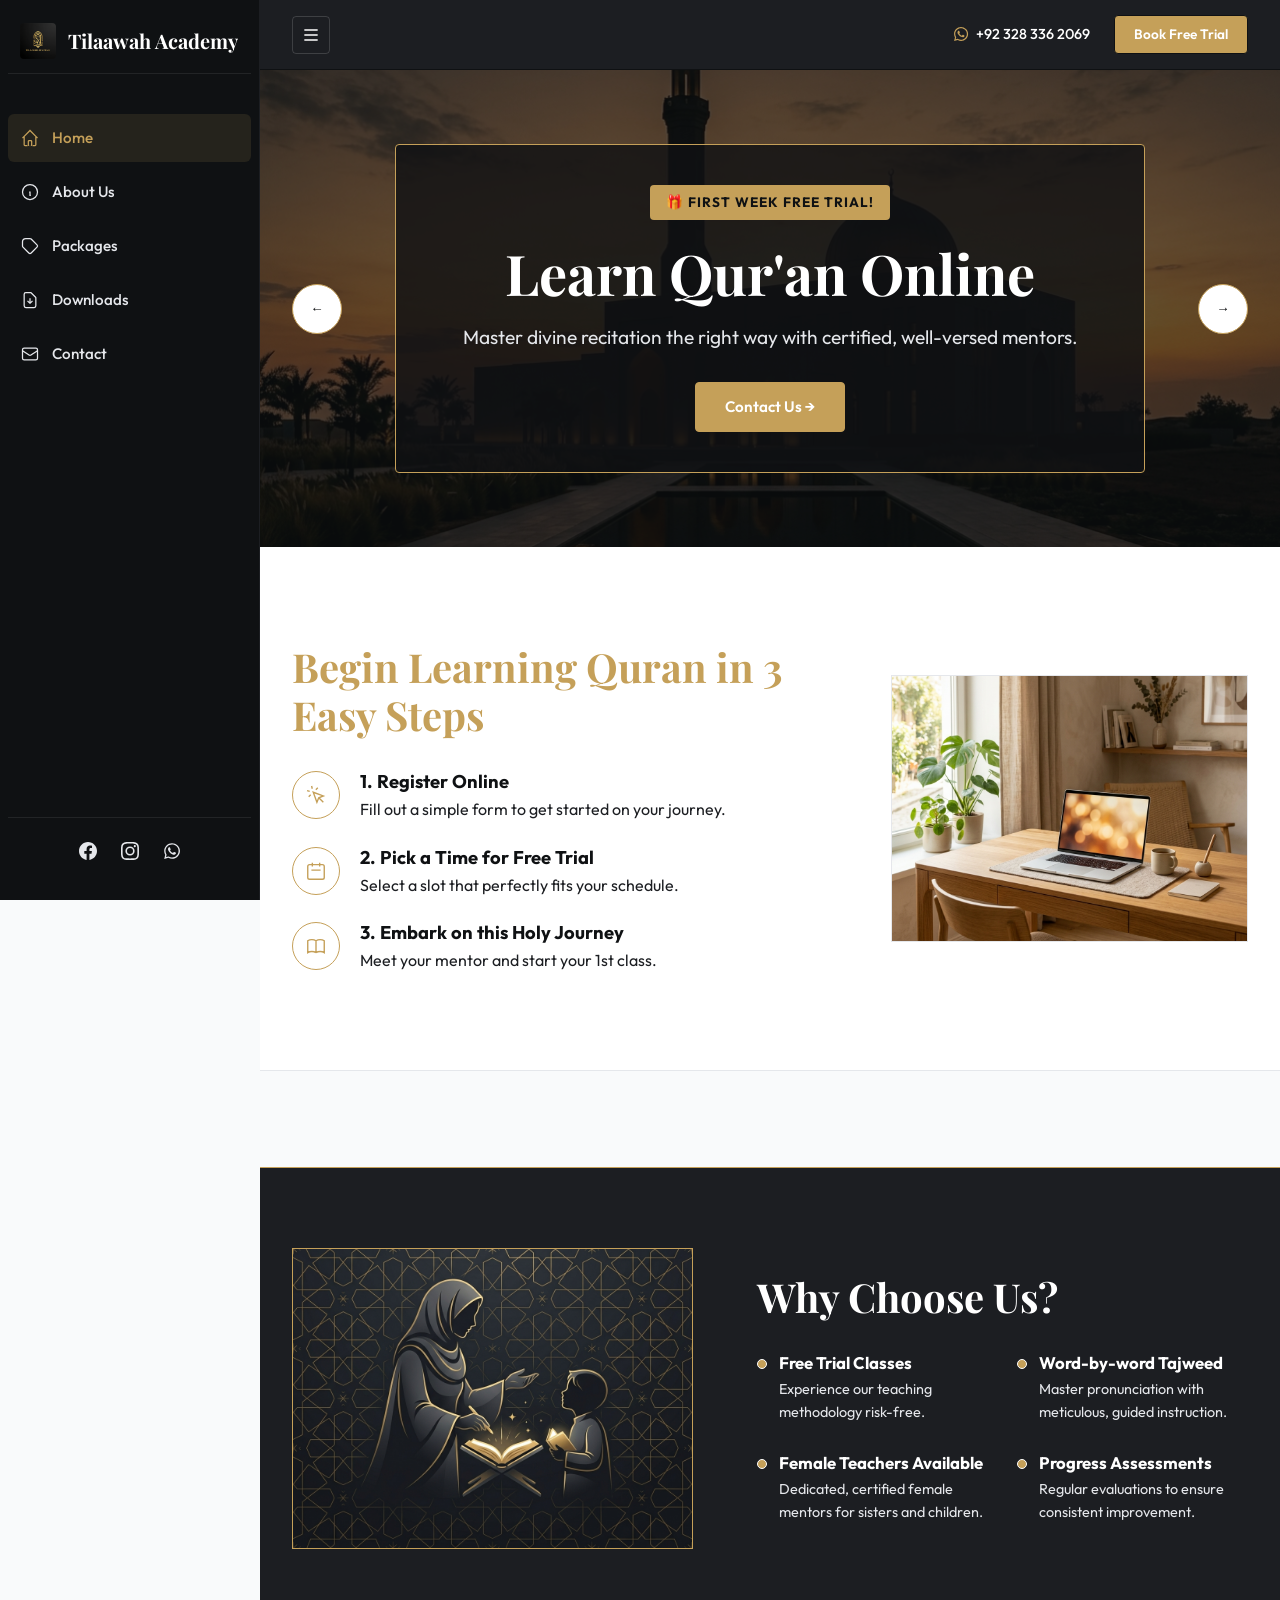
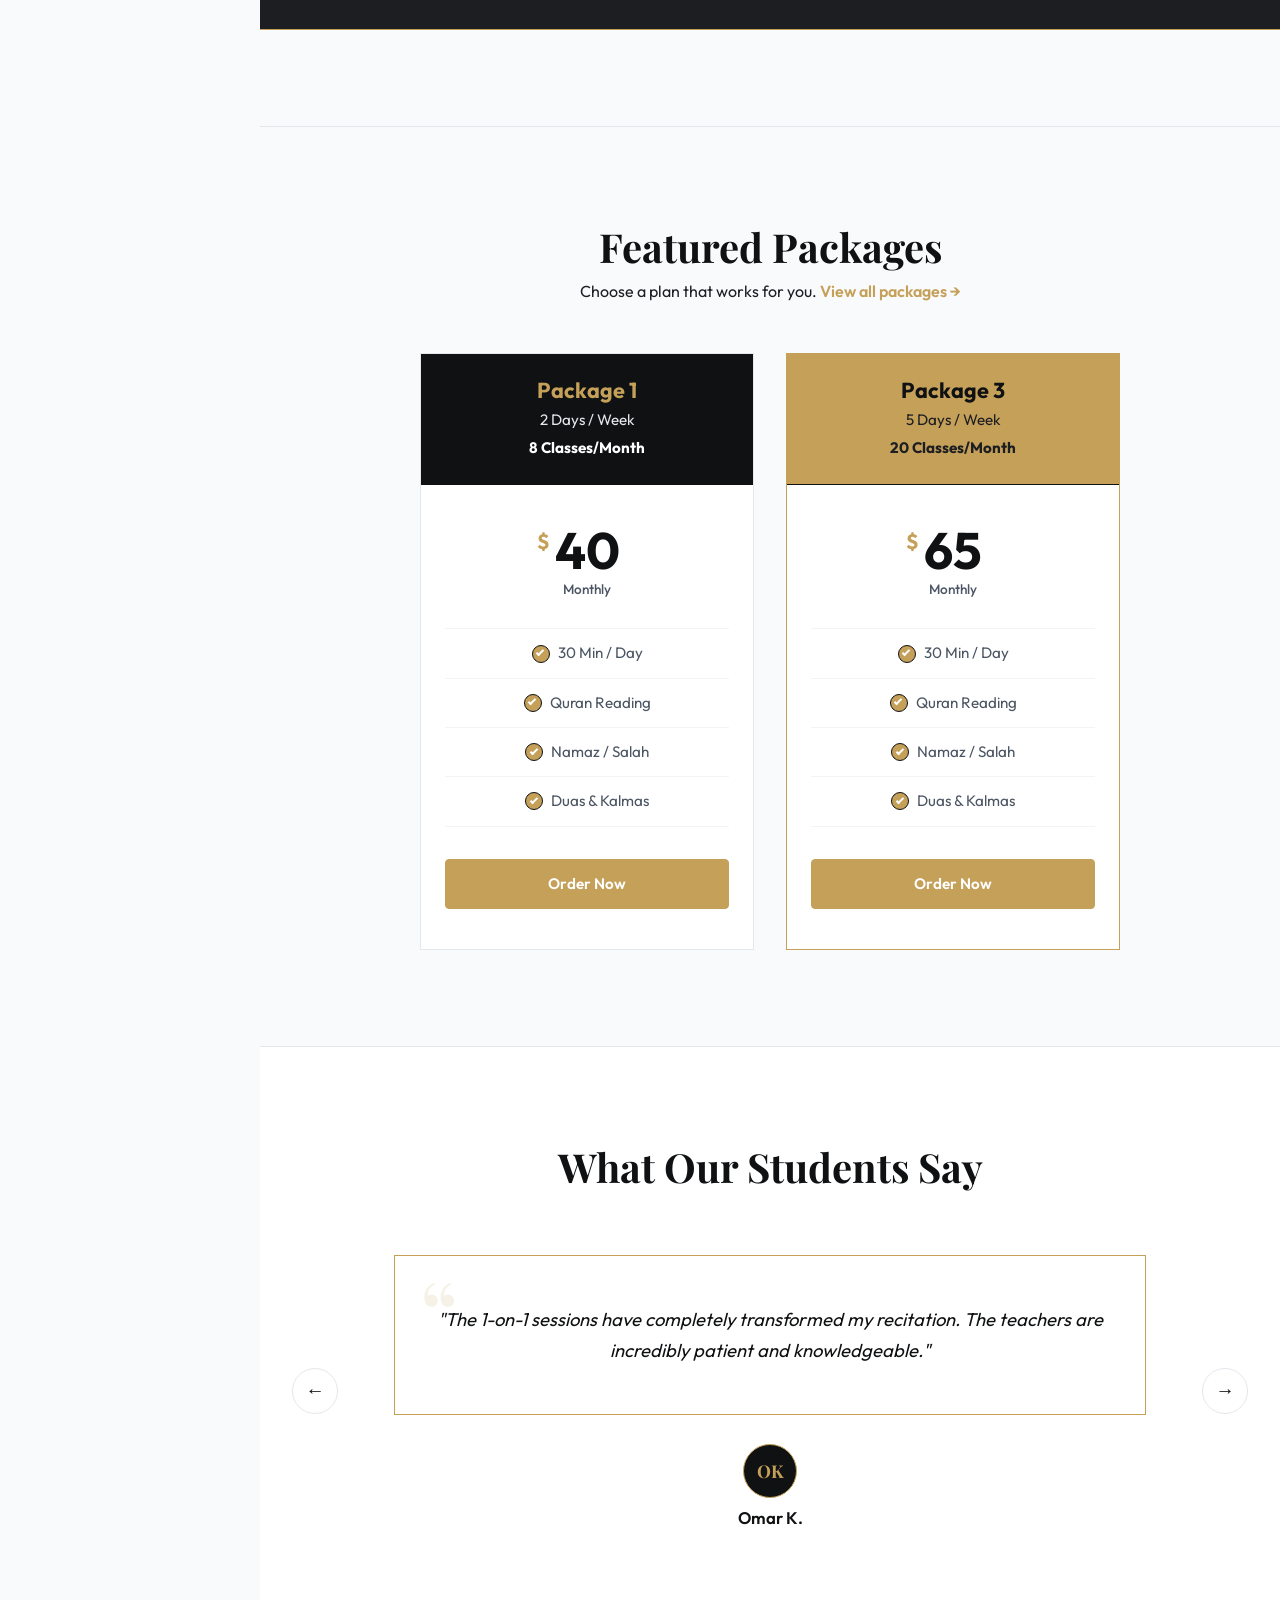
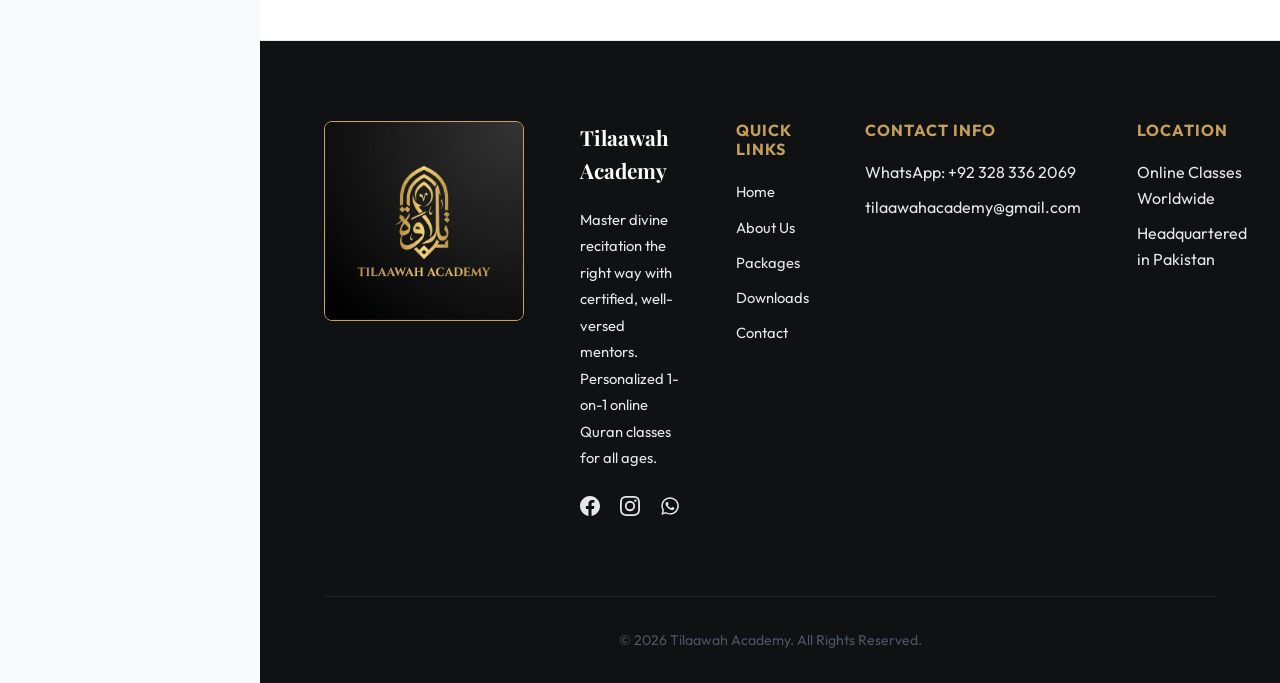
==== commit 7688171a: "fix: comprehensive mobile responsiveness overhaul" ====
--- a/index.html
+++ b/index.html
@@ -220,7 +220,7 @@
             <div class="container">
                 <h2 class="section-title center-text">Featured Packages</h2>
                 <p class="center-text" style="margin-bottom: 2rem; margin-top: -1rem;">Choose a plan that works for you. <a href="packages.html" style="color: var(--clr-gold); font-weight: 600;">View all packages &rarr;</a></p>
-                <div class="pricing-grid" style="grid-template-columns: repeat(2, 1fr); max-width: 700px; margin: 0 auto;">
+                <div class="pricing-grid pricing-grid-two">
 
                     <!-- Package 1 -->
                     <div class="pricing-card swiss-card">
--- a/css/styles.css
+++ b/css/styles.css
@@ -1536,19 +1536,54 @@
 /* ==========================================================================
    RESPONSIVE MEDIA QUERIES
    ========================================================================== */
+
+/* --- Sidebar Overlay (mobile drawer backdrop) --- */
+.sidebar-overlay {
+    display: none;
+    position: fixed;
+    inset: 0;
+    z-index: 999;
+    background: rgba(0, 0, 0, 0.6);
+    backdrop-filter: blur(4px);
+    -webkit-backdrop-filter: blur(4px);
+    opacity: 0;
+    transition: opacity 0.3s ease;
+    pointer-events: none;
+}
+
+.sidebar-overlay.active {
+    opacity: 1;
+    pointer-events: all;
+}
+
+/* --- Pricing Grid Two-Column Variant --- */
+.pricing-grid-two {
+    grid-template-columns: repeat(2, 1fr) !important;
+    max-width: 700px !important;
+    margin-left: auto !important;
+    margin-right: auto !important;
+}
+
 @media (max-width: 992px) {
+    /* Layout */
     body {
         --current-sidebar-width: 0px !important;
     }
 
+    /* Sidebar becomes a slide-in drawer */
     .sidebar {
         width: var(--sidebar-width-expanded) !important;
         transform: translateX(-100%);
         transition: transform 0.3s cubic-bezier(0.4, 0, 0.2, 1);
+        z-index: 1001;
     }
 
     .sidebar.open {
         transform: translateX(0);
+    }
+
+    .sidebar-overlay {
+        display: block;
     }
 
     .sidebar-nav a span {
@@ -1562,42 +1597,70 @@
         width: auto !important;
     }
 
-
-
+    /* Main content fills full width */
     .main-content {
         margin-left: 0 !important;
-    }
-
+        width: 100% !important;
+    }
+
+    /* Top header */
+    .top-header {
+        padding: 0 1.25rem;
+    }
+
+    /* Reduce container padding */
+    .container {
+        padding: 0 1.25rem;
+    }
+
+    /* Hero */
     .hero-slider {
         height: 46vh;
-    }
-
+        min-height: 280px;
+    }
+
+    /* Flex section containers → stack vertically */
     .steps-container,
     .about-container,
-    .why-us-container,
+    .why-us-container {
+        flex-direction: column;
+        gap: 2.5rem;
+    }
+
+    /* Contact grid → single column (it's CSS Grid, not Flex) */
     .contact-grid {
-        flex-direction: column;
-        gap: 3rem;
+        grid-template-columns: 1fr;
+        gap: 2.5rem;
     }
 
     .about-container.reverse {
         flex-direction: column;
     }
 
+    /* Images in those sections → full-width, centred */
     .steps-image,
     .about-image,
     .why-us-image {
         width: 100%;
-        max-width: 500px;
+        max-width: 480px;
         margin: 0 auto;
-    }
-
+        flex: none !important;
+    }
+
+    /* Pricing grid → 2-col on tablet */
     .pricing-grid {
         grid-template-columns: repeat(2, 1fr);
-        max-width: 800px;
+        max-width: 720px;
         margin: 3rem auto 0;
     }
 
+    /* 2-col variant stacks on 992 */
+    .pricing-grid-two {
+        grid-template-columns: 1fr !important;
+        max-width: 380px !important;
+    }
+
+    /* Pre-footer → single column */
     .prefooter-grid {
         grid-template-columns: 1fr;
         max-width: 500px;
@@ -1607,6 +1670,7 @@
         padding: 0.9rem 0;
     }
 
+    /* Footer → 2-col on tablet */
     .footer-grid {
         grid-template-columns: 1fr 1fr;
         gap: 2.5rem;
@@ -1616,14 +1680,80 @@
         grid-column: span 2;
         justify-content: center;
     }
+
+    /* Section title sizing */
+    .section-title {
+        font-size: 2.1rem;
+    }
 }
 
 @media (max-width: 768px) {
+    /* Container padding */
+    .container {
+        padding: 0 1rem;
+    }
+
+    /* Header */
+    .top-header {
+        padding: 0 1rem;
+    }
+
+    /* Hero slider */
+    .hero-slider {
+        height: 52vh;
+        min-height: 260px;
+    }
+
+    /* Hide slider arrows on small screens — content not clipped */
+    .slider-arrow {
+        display: none;
+    }
+
+    /* Hero content box — wider, less padding */
+    .hero-slide-content {
+        width: 92%;
+        padding: 1.5rem 1.25rem;
+    }
+
+    .hero-slide-content h1 {
+        font-size: 2rem;
+    }
+
+    .hero-slide-content p {
+        font-size: 1rem;
+        margin-bottom: 1.2rem;
+    }
+
+    /* Section title */
+    .section-title {
+        font-size: 1.85rem;
+    }
+
+    /* Page banners */
+    .page-banner h1 {
+        font-size: 2.2rem;
+    }
+
+    /* Pricing → single column */
     .pricing-grid {
         grid-template-columns: 1fr;
-        max-width: 400px;
-    }
-
+        max-width: 380px;
+        margin-left: auto;
+        margin-right: auto;
+    }
+
+    .pricing-grid-two {
+        grid-template-columns: 1fr !important;
+        max-width: 380px !important;
+    }
+
+    /* Benefit list → single column */
+    .benefit-list {
+        grid-template-columns: 1fr;
+        gap: 1.2rem;
+    }
+
+    /* Footer → single column */
     .footer-grid {
         grid-template-columns: 1fr;
         gap: 2rem;
@@ -1634,26 +1764,21 @@
         justify-content: center;
     }
 
-    .hero-slide-content h1 {
-        font-size: 2.4rem;
-    }
-
-    .section-title {
-        font-size: 2rem;
-    }
-
-    .benefit-list {
-        grid-template-columns: 1fr;
-    }
-
+    .footer-large-logo {
+        width: 140px;
+        height: 140px;
+    }
+
+    /* Testimonials */
     .carousel-container {
         gap: 0.5rem;
     }
 
     .carousel-btn {
-        width: 38px;
-        height: 38px;
+        width: 36px;
+        height: 36px;
         font-size: 1rem;
+        flex-shrink: 0;
     }
 
     .testimonial-card {
@@ -1661,15 +1786,106 @@
     }
 
     .quote-box {
-        padding: 2rem 1.5rem;
+        padding: 1.75rem 1.25rem;
+    }
+
+    /* Download items — allow wrapping button on small screens */
+    .download-item {
+        flex-wrap: wrap;
+        gap: 0.75rem;
+        padding: 1rem 1.25rem;
+    }
+
+    /* Info / policy cards */
+    .info-card {
+        max-width: 100%;
+    }
+
+    /* FAQ */
+    .faq-list {
+        margin-top: 2rem;
     }
 }
 
 @media (max-width: 600px) {
+    /* Header contact number hidden — too cramped */
     .top-header-contact {
         display: none !important;
     }
+
+    /* Logo text hidden when very narrow */
     .top-header-logo span {
         display: none !important;
     }
-}
+
+    /* Reduce "Book Free Trial" button padding */
+    .top-header-btn {
+        padding: 0.45rem 0.85rem;
+        font-size: 0.78rem;
+        white-space: nowrap;
+    }
+
+    /* Hero */
+    .hero-slider {
+        height: 55vh;
+        min-height: 240px;
+    }
+
+    .hero-slide-content {
+        width: 94%;
+        padding: 1.25rem 1rem;
+    }
+
+    .hero-slide-content h1 {
+        font-size: 1.75rem;
+    }
+
+    .hero-badge {
+        font-size: 0.75rem;
+        padding: 0.3rem 0.75rem;
+        margin-bottom: 0.9rem;
+    }
+
+    /* Section spacing */
+    .section-title {
+        font-size: 1.6rem;
+    }
+
+    /* Steps list */
+    .steps-list {
+        gap: 1.2rem;
+    }
+
+    /* Footer bottom */
+    .footer-bottom p {
+        font-size: 0.82rem;
+    }
+
+    /* Download item info text wrapping */
+    .download-item-info {
+        flex-wrap: wrap;
+    }
+
+    /* Pricing card */
+    .pricing-price {
+        font-size: 2.5rem;
+    }
+}
+
+@media (max-width: 400px) {
+    .container {
+        padding: 0 0.85rem;
+    }
+
+    .top-header {
+        padding: 0 0.85rem;
+    }
+
+    .hero-slide-content h1 {
+        font-size: 1.55rem;
+    }
+
+    .section-title {
+        font-size: 1.45rem;
+    }
+}
